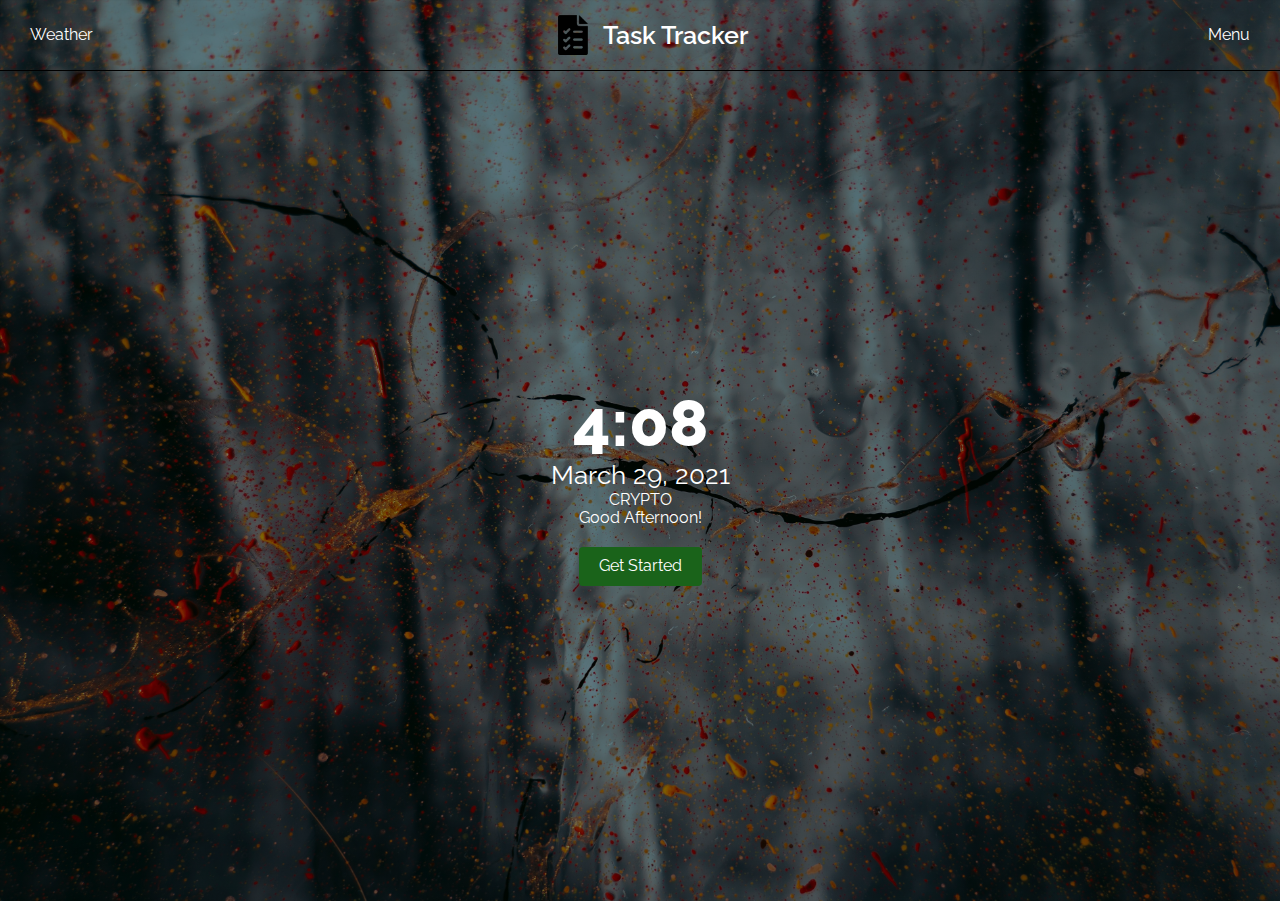
==== index.html @ cfb40968 "first commit" ====
<!DOCTYPE html>
<html lang="en">
<head>
    <meta charset="UTF-8">
    <meta http-equiv="X-UA-Compatible" content="IE=edge">
    <meta name="viewport" content="width=device-width, initial-scale=1.0">
    <link rel="stylesheet" href="css/styles.css">
    <link rel="stylesheet" href="css/normalize.css">
    <link rel="preconnect" href="https://fonts.gstatic.com">
    <link href="https://fonts.googleapis.com/css2?family=Raleway&display=swap" rel="stylesheet">
    <title>Task Tracker</title>
</head>
<body>
    <div class="parent">

        <div class="app-header">
            <div>Weather</div>
            <div class="logo"><img src="images/list.png" alt=""><span>Task Tracker</span></div>
            <div>Menu</div>
        </div>
        
        <div class="app-content">
            <div>
                <div class="time">4:08</div>
                <div class="date">March 29, 2021</div>
                <div class="crypto">CRYPTO</div>
                <div class="greetings">Good Afternoon!</div>
                <div class="button"><a href="#">Get Started</a></div>
            </div>
        </div>
    </div>


    <script src="app.js"></script>
</body>
</html>
---- css/styles.css ----
*{
    font-family: 'Raleway', sans-serif;
    color: white;
}
.parent{
    background-image: linear-gradient(rgba(0, 0, 0, 0.5), rgba(0, 0, 0, 0.5)), url("../images/beauty.jpg");
    background-color: antiquewhite;
    min-height: 100vh;
    background-size: cover;
    
}
.app-header{
    display: flex;
    justify-content: space-between;
    align-items: center;
    height: 70px;
    border-bottom: 1px solid black;
    padding: 0 30px;
}

.logo{
    display: flex;
    justify-content: center;
    align-items: center;
}
.logo img{
    width: 40px;
    color: azure;
}

.logo span{
    font-size: 25px;
    font-weight: 600;
    margin-left: 10px;
}


.app-content{
    display: flex;
    justify-content: center;
    align-items: center;
    
    height: calc(100vh - 70px);
    text-align: center;
}

.app-content .time{
    font-size: 65px;
    font-weight: 800;
}

.app-content .date{
    font-size: 1.6rem;
}

.app-content .button a{
    background-color: #1a631a;
    padding: 10px 20px;
    display: inline-block;
    border-radius: 4px;
    color: white;
    margin-top: 20px;
    text-decoration: none;
}

.app-content .button a:hover{
    background-color: white;
    color: #1a631a;
}
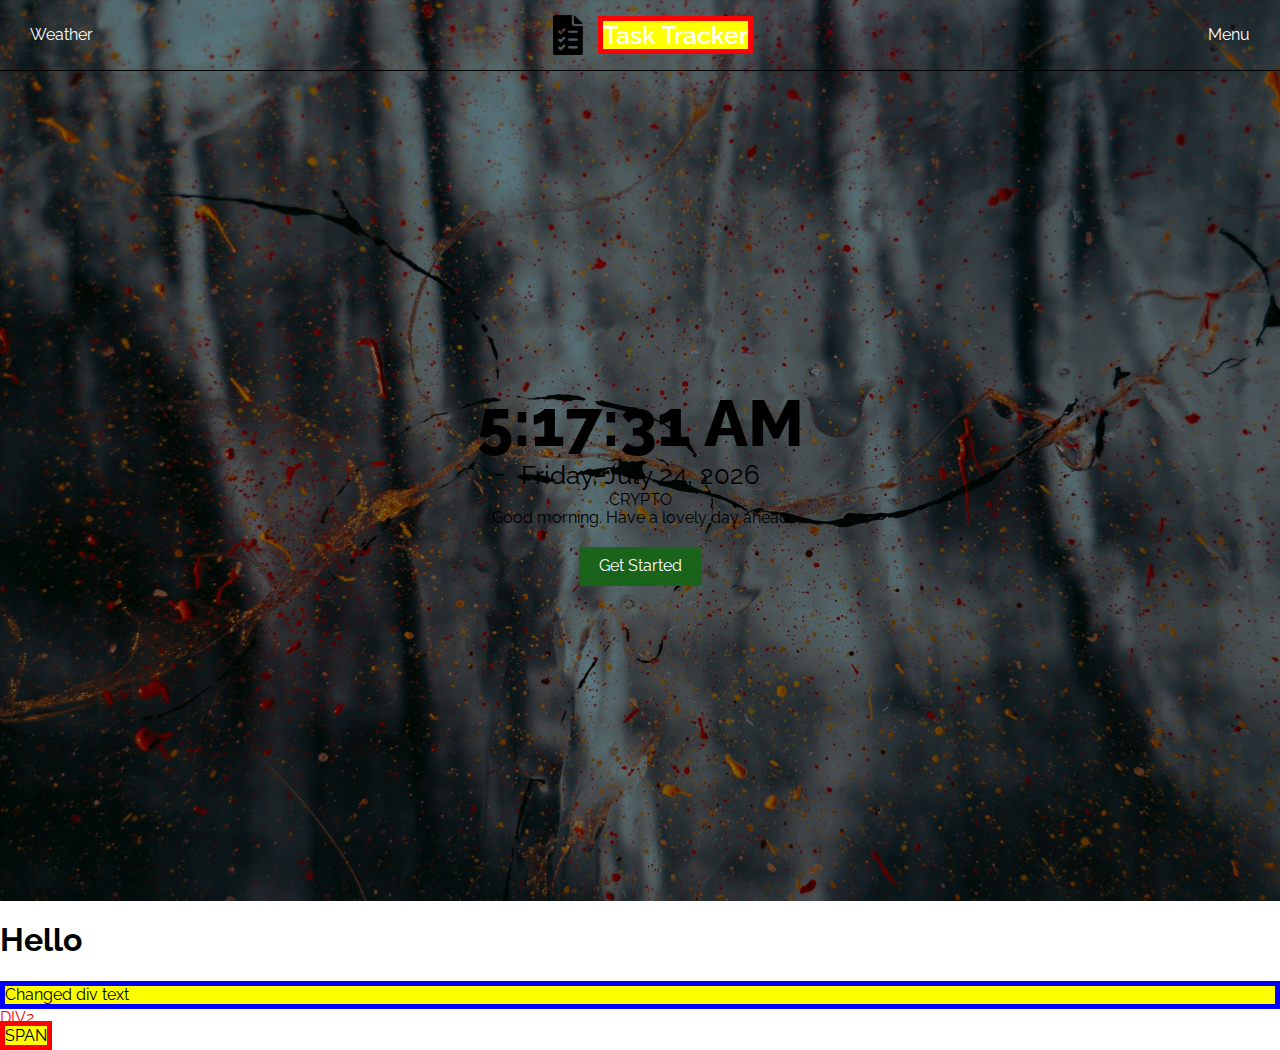
==== commit cdb39377: "Added some js" ====
--- a/index.html
+++ b/index.html
@@ -30,7 +30,15 @@
         </div>
     </div>
 
+            <div class="container">
+                <h1>Hello</h1>
+            <div class="first-class">DIV1</div>
+            <div id="first-id">DIV2</div>
+            <span>SPAN</span>
+           
+        </div>
 
+    <script src="https://cdnjs.cloudflare.com/ajax/libs/jquery/3.6.0/jquery.min.js" type="text/javascript"></script>
     <script src="app.js"></script>
 </body>
 </html>--- a/css/styles.css
+++ b/css/styles.css
@@ -1,6 +1,6 @@
 *{
     font-family: 'Raleway', sans-serif;
-    color: white;
+    /* //color: white; */
 }
 .parent{
     background-image: linear-gradient(rgba(0, 0, 0, 0.5), rgba(0, 0, 0, 0.5)), url("../images/beauty.jpg");
@@ -16,6 +16,7 @@
     height: 70px;
     border-bottom: 1px solid black;
     padding: 0 30px;
+    color: white;
 }
 
 .logo{
@@ -66,4 +67,8 @@
 .app-content .button a:hover{
     background-color: white;
     color: #1a631a;
+}
+
+.container{
+    color: #000;
 }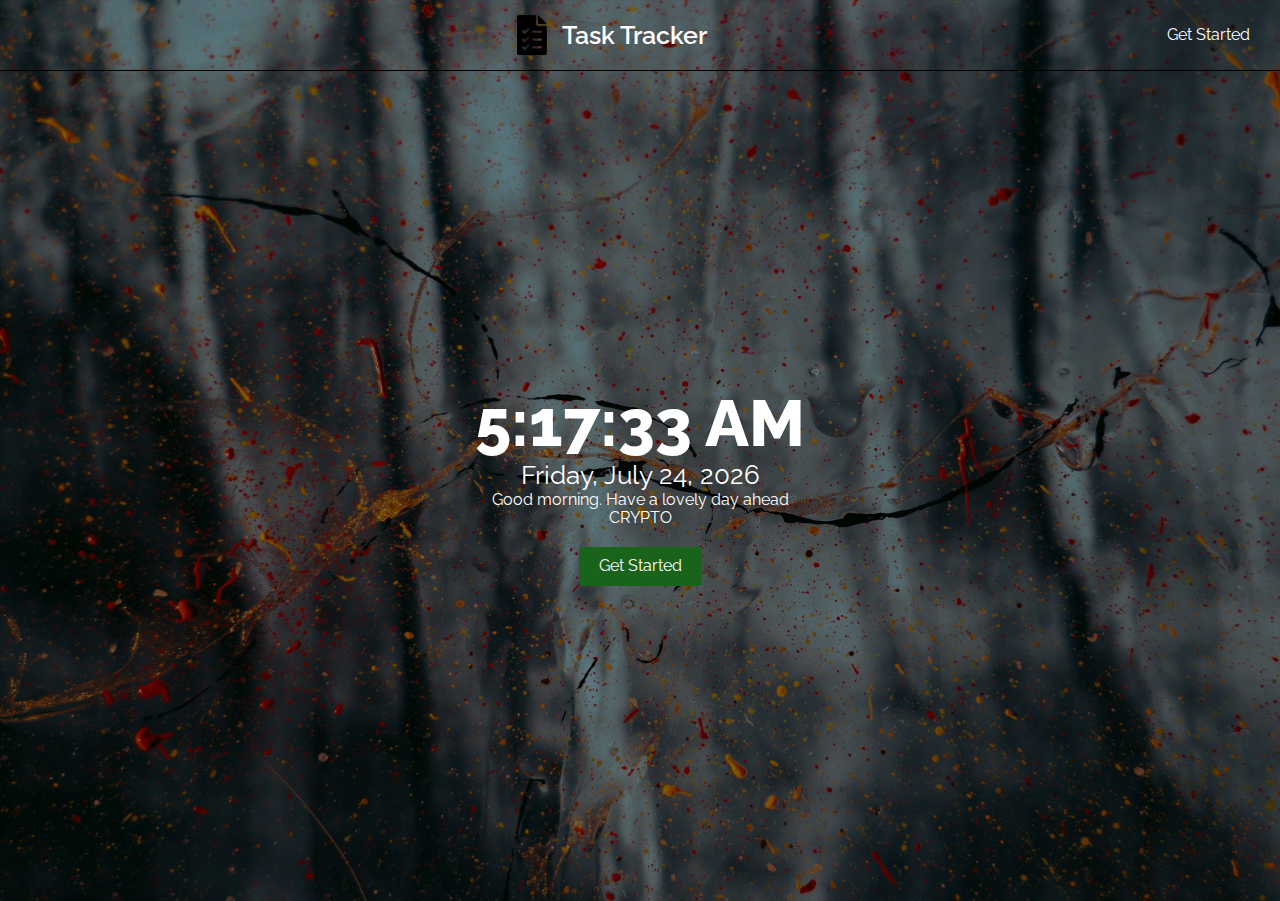
==== commit 2300fb05: "Added Login and Register Page" ====
--- a/index.html
+++ b/index.html
@@ -4,37 +4,37 @@
     <meta charset="UTF-8">
     <meta http-equiv="X-UA-Compatible" content="IE=edge">
     <meta name="viewport" content="width=device-width, initial-scale=1.0">
+    <title>Task Tracker</title>
+    <link rel="stylesheet" href="css/normalize.css">
     <link rel="stylesheet" href="css/styles.css">
-    <link rel="stylesheet" href="css/normalize.css">
     <link rel="preconnect" href="https://fonts.gstatic.com">
     <link href="https://fonts.googleapis.com/css2?family=Raleway&display=swap" rel="stylesheet">
-    <title>Task Tracker</title>
+   
 </head>
 <body>
     <div class="parent">
-
         <div class="app-header">
-            <div>Weather</div>
+            <div class="weather">
+            
+            </div>
             <div class="logo"><img src="images/list.png" alt=""><span>Task Tracker</span></div>
-            <div>Menu</div>
+            <div class="menus">
+                <a class="home-menu" href="login.php">Get Started</a>
+            </div>
         </div>
         
         <div class="app-content">
             <div>
                 <div class="time">4:08</div>
                 <div class="date">March 29, 2021</div>
+                <div class="greetings">Good Afternoon!</div>
                 <div class="crypto">CRYPTO</div>
-                <div class="greetings">Good Afternoon!</div>
-                <div class="button"><a href="#">Get Started</a></div>
+                <div class="button"><a href="login.php">Get Started</a></div>
             </div>
         </div>
     </div>
 
-            <div class="container">
-                <h1>Hello</h1>
-            <div class="first-class">DIV1</div>
-            <div id="first-id">DIV2</div>
-            <span>SPAN</span>
+           
            
         </div>
 
--- a/css/styles.css
+++ b/css/styles.css
@@ -1,6 +1,13 @@
 *{
     font-family: 'Raleway', sans-serif;
     /* //color: white; */
+}
+
+h1{
+    margin: 0;
+    padding: 0 0 20px;
+    text-align: center;
+    font-size: 20px;
 }
 .parent{
     background-image: linear-gradient(rgba(0, 0, 0, 0.5), rgba(0, 0, 0, 0.5)), url("../images/beauty.jpg");
@@ -18,21 +25,66 @@
     padding: 0 30px;
     color: white;
 }
+.weather {
+    display: flex;
+    align-items: center;
+}
+.weather-icon {
+    text-align: center;
+}
+.weather-icon img {
+    width: 30px;
+}
+.weather-desc {
+    font-size: 10px;
+}
+.weather-right {
+    margin-left: 10px;
+}
+.weather-temp {
+    font-size: 50px;
+}
+.weather-location {
+    font-size: 11px;
+    text-align: center;
+}
+.weather-type {
+    font-size: 30px;
+}
+.weather-o {
+    vertical-align: 20px;
+    font-size: 25px;
+}
 
 .logo{
     display: flex;
     justify-content: center;
     align-items: center;
+    margin: auto;
+    margin-right: 450px;
 }
 .logo img{
     width: 40px;
-    color: azure;
+}
+
+.logo a{
+    display: flex;
+    align-items: center;
+    justify-content: center;
+    color: white;
+    text-decoration: none;
 }
 
 .logo span{
     font-size: 25px;
     font-weight: 600;
     margin-left: 10px;
+    
+    
+}
+
+.menus a{
+    text-decoration: none;
 }
 
 
@@ -40,9 +92,11 @@
     display: flex;
     justify-content: center;
     align-items: center;
+   
     
     height: calc(100vh - 70px);
     text-align: center;
+    color: #fff;
 }
 
 .app-content .time{
@@ -68,7 +122,209 @@
     background-color: white;
     color: #1a631a;
 }
+.app-btn{
+    width: 100%;
+    outline: none;
+    border: none;
+    border-radius: 15px;
+    box-sizing: border-box;
+    margin-top: 30px;
+    padding: 10px 0;
+    opacity: 0.7;
+    background: #60adde;
+    font-size: 20px;
+    color: #fff;
+}
+
+.app-btn:hover{
+    cursor: pointer;
+    background: #ffc107;
+    color: #000;
+}
+
+.app-header .home-menu{
+    color: #fff;
+    text-decoration: none;
+    padding-left: 10px;
+}
+
+.app-nav ul{
+    list-style-type: none;
+    display: flex;
+}
+
+.app-nav ul a{
+    text-decoration: none;
+    color: #fff;
+    margin-right: 10px;
+}
+
+.app-nav ul a:hover{
+    color: darkgray;
+}
+
+.acct{
+    text-decoration: none;
+    font-size: 10px;
+    line-height: 18px;
+    color: darkkhaki;
+}
+
+.acct:hover{
+    color: #ffc107;
+}
+
+.acct a{
+    text-decoration: none;
+}
+
+.menus a{
+    text-decoration: none;
+}
 
 .container{
-    color: #000;
-}+    color: #fff;
+}
+
+
+/* 
+
+.weather {
+    display: flex;
+    align-items: center;
+}
+.weather-icon {
+    text-align: center;
+}
+.weather-icon img {
+    width: 30px;
+}
+.weather-desc {
+    font-size: 10px;
+}
+.weather-right {
+    margin-left: 10px;
+}
+.weather-temp {
+    font-size: 50px;
+}
+.weather-location {
+    font-size: 11px;
+    text-align: center;
+}
+.weather-type {
+    font-size: 30px;
+}
+.weather-o {
+    vertical-align: 20px;
+    font-size: 25px;
+} */
+
+/* LOGIN */
+.login-box{
+    max-width: 350px;
+    margin: auto;
+    border-radius: 20px;
+    background: rgba(0, 0, 0, 0.8);
+    box-sizing: border-box;
+    margin-top: 100px;
+    padding: 40px;
+    color: white;
+    
+}
+
+.avatar{
+    width: 100px;
+    position: absolute;
+    border-radius: 50%;
+    top: -50px;
+    left: calc(50% - 50px);
+}
+
+.login-box input{
+    width: 100%;
+    margin-bottom: 3px;
+}
+
+.login-box input[type = "email"], input[type = "password"] {
+    border: none;
+    border-bottom: 1px solid #fff;
+    background: transparent;
+    outline: none;
+    height: 35px;
+    color: white;
+    font-size: 15px;
+} 
+
+
+
+/* REGISTER */
+.register-box{
+    max-width: 350px;
+    margin: auto;
+    border-radius: 20px;
+    background: rgba(0, 0, 0, 0.8);
+    box-sizing: border-box;
+    margin-top: 100px;
+    padding: 40px;
+    color: white;
+}
+
+.register-box input[type = "password"], input[type = "text"], input[type = "email"] {
+    width: 100%;
+    box-sizing: border-box;
+    padding: 12px;
+    background: rgba(0, 0, 0, 0.10);
+    outline: none;
+    border: none;
+    border-bottom: 1px solid #fff;
+    color: #fff;
+    margin: 5px;
+    
+}
+
+.register-box .app-btn{
+    width: 100%;
+    outline: none;
+    border: none;
+    border-radius: 15px;
+    box-sizing: border-box;
+    margin-top: 30px;
+    padding: 10px 0;
+    opacity: 0.7;
+    background: #60adde;
+    font-size: 20px;
+    color: #fff;
+}
+
+.register-box .app-btn:hover{
+    background: #003366;
+    opacity: 0.65;
+}
+.form-errors {
+    color:#ff0000;
+    font-size: 10px;
+    font-family: "Raleway", sans-serif;
+    margin-bottom: 15px;
+}
+
+footer {
+    height: 65px;
+    border-top: 1px solid rgba(255, 255, 255 , 0.3);
+    padding: 0 20px;
+    margin-top: 100px;
+    display: flex;
+    justify-content: center;
+    align-items: center;
+}
+
+/* width: 320px;
+height: 420px;
+background: rgba(0, 0, 0, 0.8);
+color: #fff;
+top: 50%;
+left: 50%;
+position: absolute;
+box-sizing: border-box;
+transform: translate(-50%, -50% );
+padding: 70px 30px; */